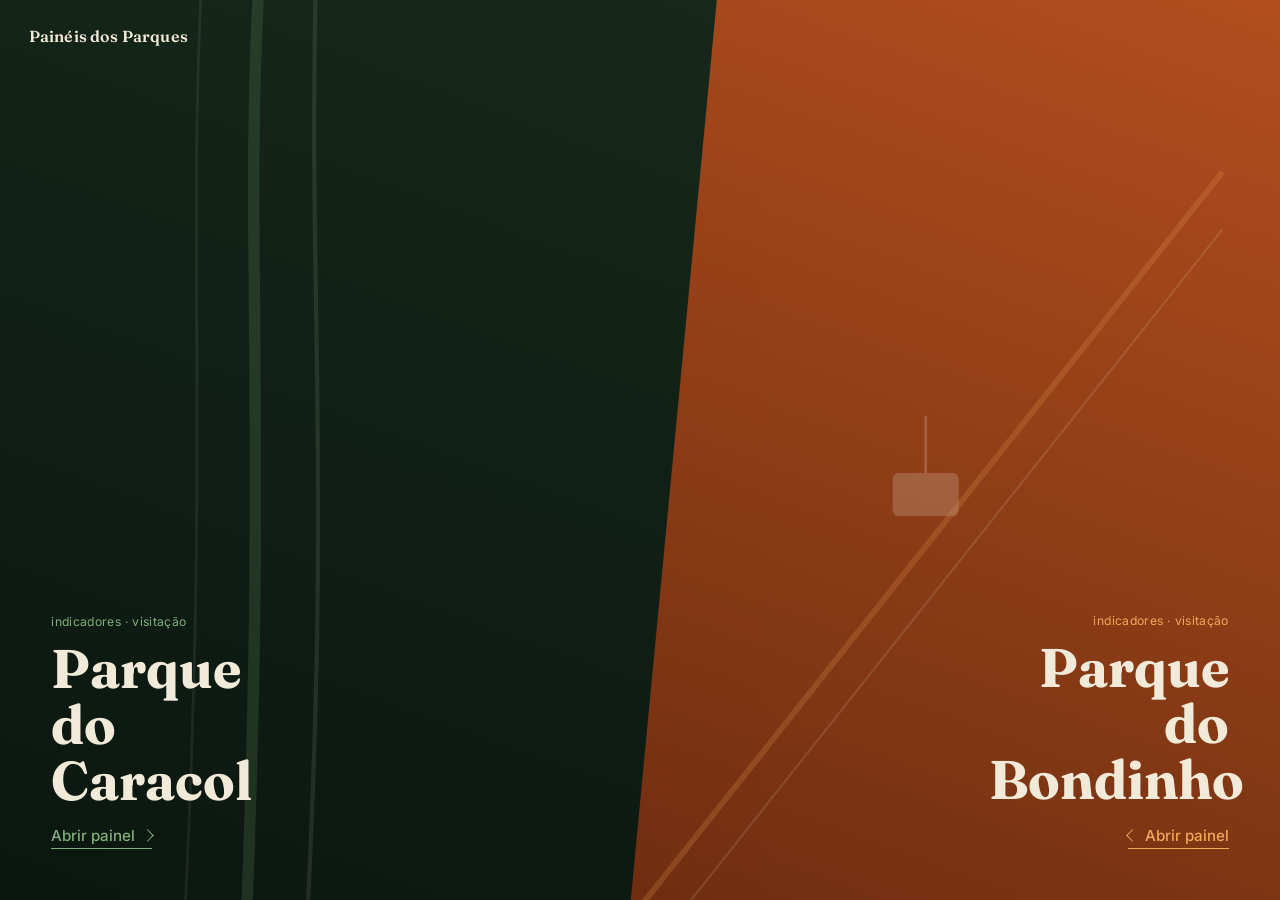
==== index.html @ b4109794 "Add files via upload" ====
<!DOCTYPE html>
<html lang="pt-BR">
<head>
<meta charset="UTF-8">
<meta name="viewport" content="width=device-width, initial-scale=1.0">
<title>Parques da Serra — Painéis</title>
<link rel="preconnect" href="https://fonts.googleapis.com">
<link rel="preconnect" href="https://fonts.gstatic.com" crossorigin>
<link href="https://fonts.googleapis.com/css2?family=Fraunces:opsz,wght@9..144,400;9..144,600;9..144,700&family=Inter:wght@400;500;600&display=swap" rel="stylesheet">
<style>
  :root{
    --fundo: #12100C;
    --caracol-1: #16281B;
    --caracol-2: #0B160F;
    --caracol-acc: #7FAF7A;
    --bondinho-1: #B24E1E;
    --bondinho-2: #6E2E10;
    --bondinho-acc: #F2A65A;
    --creme: #F1EAD9;
  }

  *{ box-sizing: border-box; margin:0; padding:0; }

  html, body{
    height: 100%;
    font-family: 'Inter', sans-serif;
    background: var(--fundo);
    color: var(--creme);
  }

  .marca{
    position: absolute;
    top: 1.6rem;
    left: 1.8rem;
    z-index: 5;
    font-family: 'Fraunces', serif;
    font-weight: 600;
    font-size: 1rem;
    letter-spacing: 0.01em;
  }

  .cena{
    position: relative;
    min-height: 100vh;
    display: flex;
    overflow: hidden;
  }

  @media (max-width: 780px){
    .cena{ flex-direction: column; min-height: auto; }
  }

  .painel{
    position: relative;
    flex: 1;
    min-height: 100vh;
    display: flex;
    align-items: flex-end;
    padding: 3.2rem;
    text-decoration: none;
    color: var(--creme);
    isolation: isolate;
  }

  @media (max-width: 780px){
    .painel{ min-height: 62vh; padding: 2.2rem; }
  }

  .painel-caracol{
    background: linear-gradient(200deg, var(--caracol-1) 0%, var(--caracol-2) 100%);
    clip-path: polygon(0 0, 100% 0, 88% 100%, 0% 100%);
  }

  .painel-bondinho{
    background: linear-gradient(200deg, var(--bondinho-1) 0%, var(--bondinho-2) 100%);
    clip-path: polygon(12% 0, 100% 0, 100% 100%, 0% 100%);
    margin-left: -12vw;
  }

  @media (max-width: 780px){
    .painel-caracol{ clip-path: polygon(0 0, 100% 0, 100% 88%, 0 100%); }
    .painel-bondinho{ clip-path: polygon(0 12%, 100% 0, 100% 100%, 0 100%); margin-left: 0; margin-top: -10vh; }
  }

  .painel-caracol{ z-index: 2; }
  .painel-bondinho{ z-index: 1; }

  .textura{
    position: absolute;
    inset: 0;
    opacity: 0.5;
    pointer-events: none;
  }

  .conteudo{
    position: relative;
    z-index: 2;
    max-width: 22ch;
  }

  .painel-bondinho .conteudo{ margin-left: auto; text-align: right; max-width: 24ch; }

  .rotulo{
    font-size: 0.76rem;
    letter-spacing: 0.03em;
    margin-bottom: 0.7rem;
  }

  .painel-caracol .rotulo{ color: var(--caracol-acc); }
  .painel-bondinho .rotulo{ color: var(--bondinho-acc); }

  .conteudo h2{
    font-family: 'Fraunces', serif;
    font-weight: 700;
    font-size: clamp(2rem, 5.4vw, 3.4rem);
    line-height: 1.03;
    margin-bottom: 1rem;
  }

  .ir{
    display: inline-flex;
    align-items: center;
    gap: 0.5rem;
    font-size: 0.95rem;
    font-weight: 500;
    padding-bottom: 0.2rem;
    border-bottom: 1px solid currentColor;
    transition: gap 0.25s ease;
  }

  .painel-bondinho .ir{ flex-direction: row-reverse; }

  .painel-caracol .ir{ color: var(--caracol-acc); }
  .painel-bondinho .ir{ color: var(--bondinho-acc); }

  .painel:hover .ir{ gap: 0.8rem; }

  .seta{
    width: 9px;
    height: 9px;
    border-right: 1.5px solid currentColor;
    border-bottom: 1.5px solid currentColor;
    transform: rotate(-45deg);
  }

  .painel-bondinho .seta{ transform: rotate(135deg); }

  .rodape{
    position: absolute;
    bottom: 1.2rem;
    left: 0;
    right: 0;
    text-align: center;
    font-size: 0.76rem;
    color: #8A8375;
    z-index: 5;
    pointer-events: none;
  }
</style>
</head>
<body>

  <div class="cena">
    <span class="marca">Painéis dos Parques</span>

    <!-- PARQUE DO CARACOL — verde escuro -->
    <a class="painel painel-caracol" href="caracol.html" id="link-caracol">
      <svg class="textura" viewBox="0 0 500 800" preserveAspectRatio="none" xmlns="http://www.w3.org/2000/svg">
        <path d="M180 0 C170 200, 190 300, 165 800" stroke="#7FAF7A" stroke-width="8" fill="none" opacity="0.35"/>
        <path d="M220 0 C215 250, 235 350, 205 800" stroke="#F1EAD9" stroke-width="3" fill="none" opacity="0.2"/>
        <path d="M140 0 C130 220, 150 320, 120 800" stroke="#F1EAD9" stroke-width="2" fill="none" opacity="0.15"/>
      </svg>
      <div class="conteudo">
        <div class="rotulo">indicadores &middot; visitação</div>
        <h2>Parque do<br>Caracol</h2>
        <span class="ir">Abrir painel <span class="seta"></span></span>
      </div>
    </a>

    <!-- PARQUE DO BONDINHO — laranja -->
    <a class="painel painel-bondinho" href="bondinho.html" id="link-bondinho">
      <svg class="textura" viewBox="0 0 500 800" preserveAspectRatio="none" xmlns="http://www.w3.org/2000/svg">
        <line x1="40" y1="650" x2="460" y2="120" stroke="#F2A65A" stroke-width="4" opacity="0.4"/>
        <line x1="40" y1="690" x2="460" y2="160" stroke="#F1EAD9" stroke-width="1.5" opacity="0.25"/>
        <rect x="230" y="330" width="46" height="30" rx="4" fill="#F1EAD9" opacity="0.4"/>
        <line x1="253" y1="330" x2="253" y2="290" stroke="#F1EAD9" stroke-width="2" opacity="0.4"/>
      </svg>
      <div class="conteudo">
        <div class="rotulo">indicadores &middot; visitação</div>
        <h2>Parque do<br>Bondinho</h2>
        <span class="ir">Abrir painel <span class="seta"></span></span>
      </div>
    </a>
  </div>

</body>
</html>
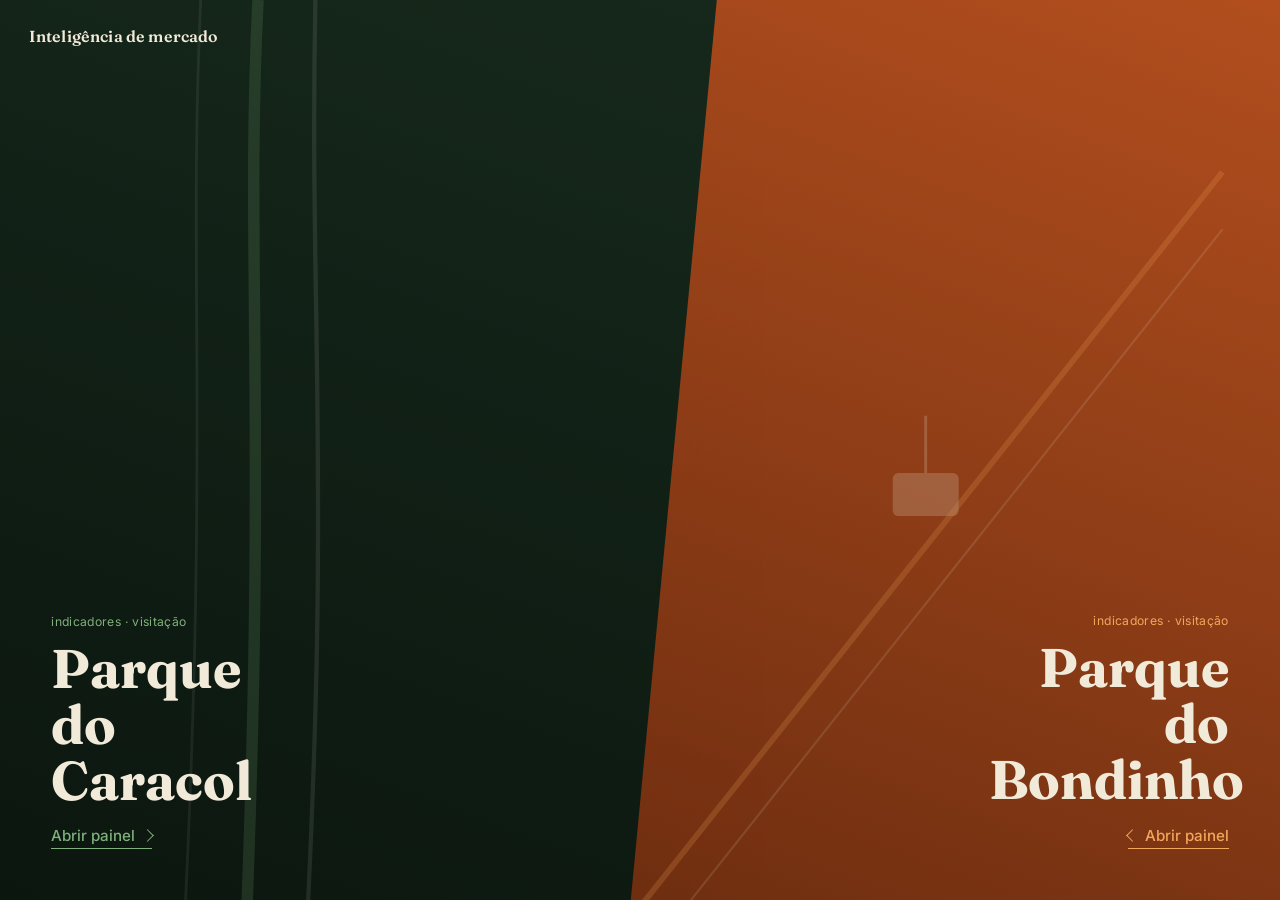
==== commit a3ab0fac: "Update index.html" ====
--- a/index.html
+++ b/index.html
@@ -3,7 +3,7 @@
 <head>
 <meta charset="UTF-8">
 <meta name="viewport" content="width=device-width, initial-scale=1.0">
-<title>Parques da Serra — Painéis</title>
+<title>Inteligência de mercado - Dashboards</title>
 <link rel="preconnect" href="https://fonts.googleapis.com">
 <link rel="preconnect" href="https://fonts.gstatic.com" crossorigin>
 <link href="https://fonts.googleapis.com/css2?family=Fraunces:opsz,wght@9..144,400;9..144,600;9..144,700&family=Inter:wght@400;500;600&display=swap" rel="stylesheet">
@@ -161,7 +161,7 @@
 <body>
 
   <div class="cena">
-    <span class="marca">Painéis dos Parques</span>
+    <span class="marca">Inteligência de mercado</span>
 
     <!-- PARQUE DO CARACOL — verde escuro -->
     <a class="painel painel-caracol" href="caracol.html" id="link-caracol">
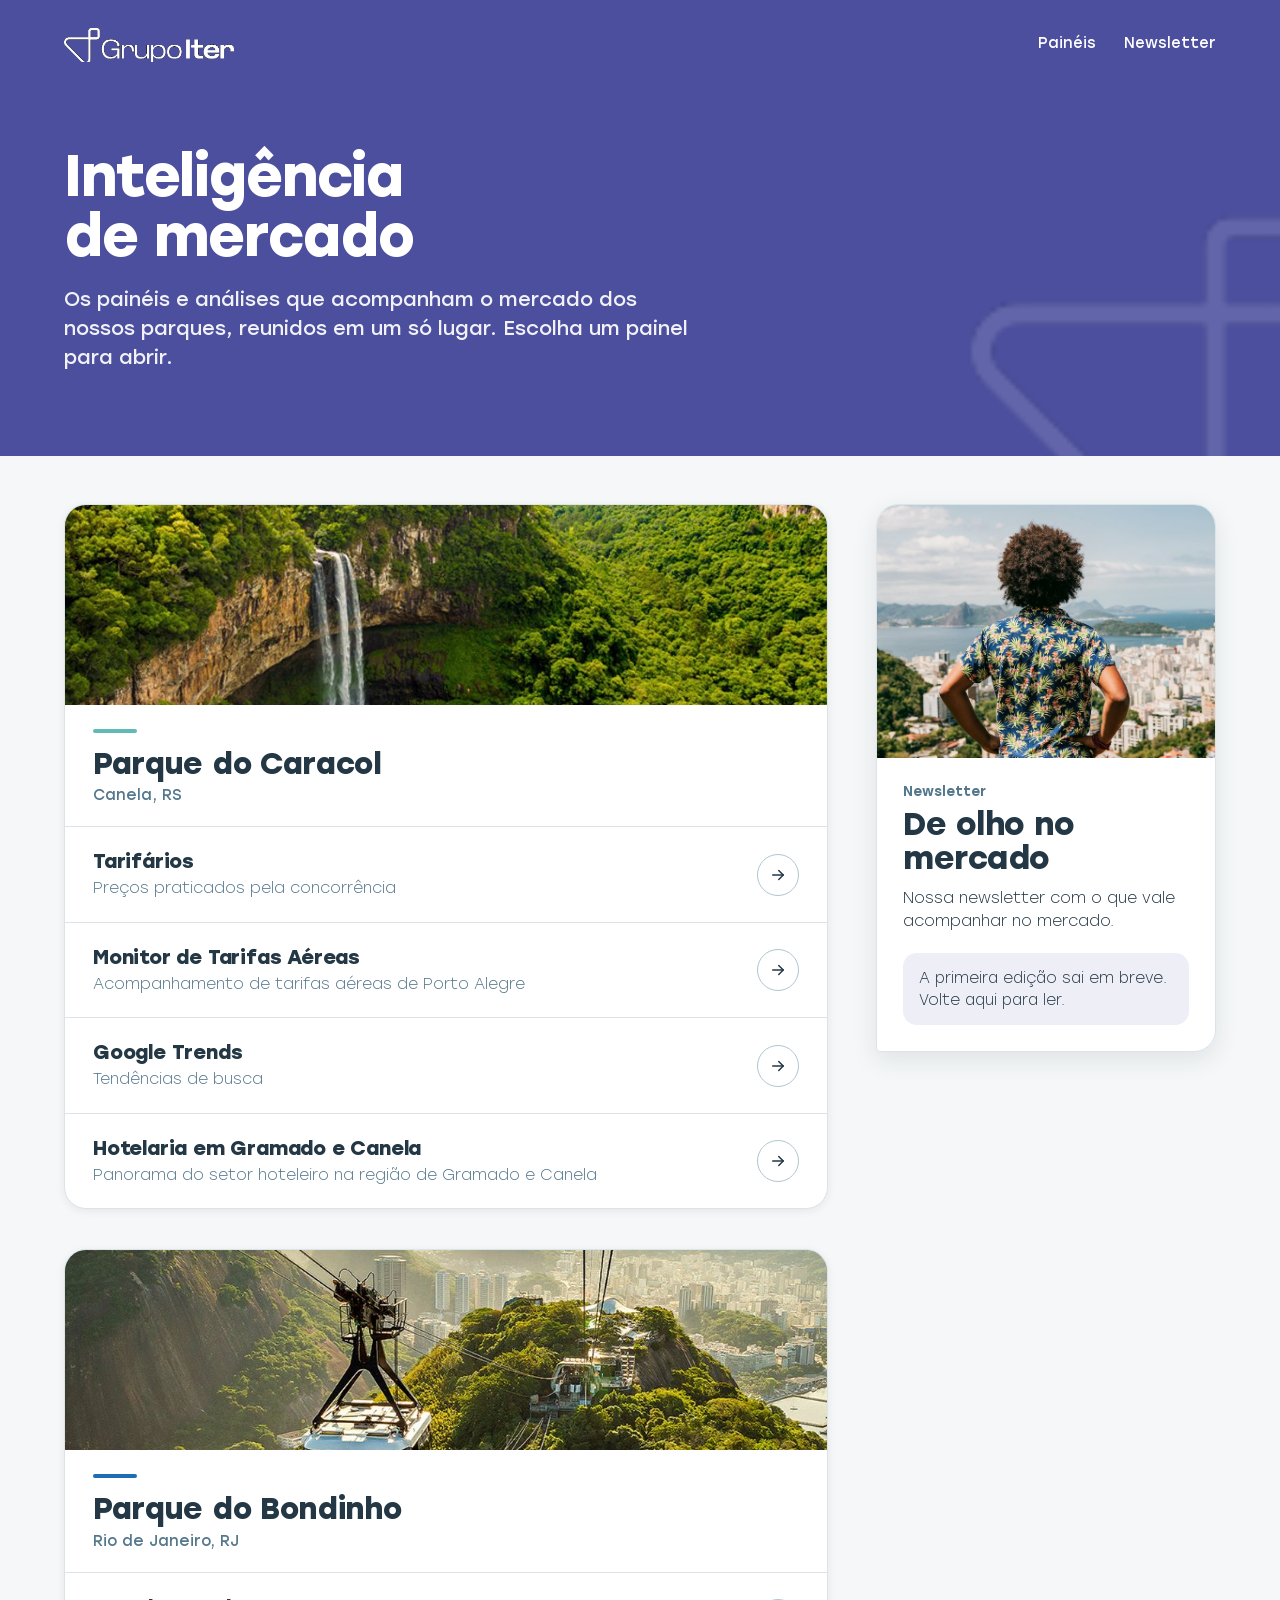
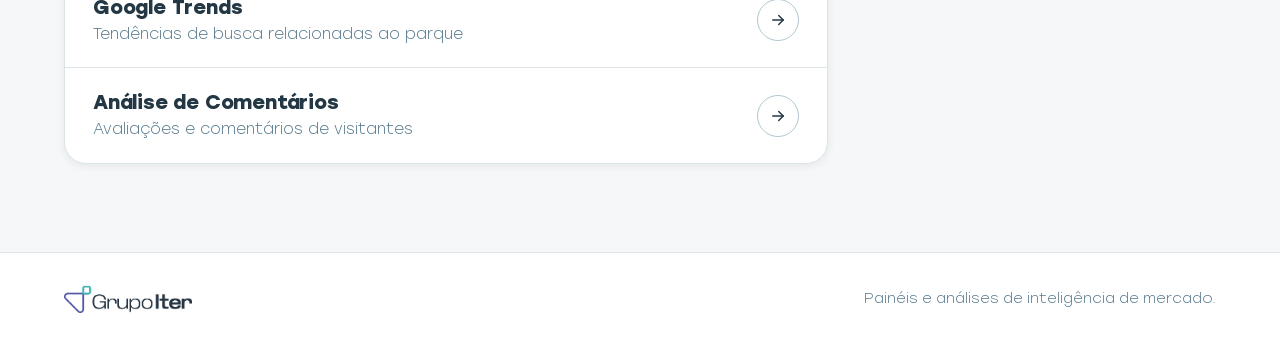
==== commit 807c29ff: "Add files via upload" ====
--- a/index.html
+++ b/index.html
@@ -3,195 +3,56 @@
 <head>
 <meta charset="UTF-8">
 <meta name="viewport" content="width=device-width, initial-scale=1.0">
-<title>Inteligência de mercado - Dashboards</title>
-<link rel="preconnect" href="https://fonts.googleapis.com">
-<link rel="preconnect" href="https://fonts.gstatic.com" crossorigin>
-<link href="https://fonts.googleapis.com/css2?family=Fraunces:opsz,wght@9..144,400;9..144,600;9..144,700&family=Inter:wght@400;500;600&display=swap" rel="stylesheet">
-<style>
-  :root{
-    --fundo: #12100C;
-    --caracol-1: #16281B;
-    --caracol-2: #0B160F;
-    --caracol-acc: #7FAF7A;
-    --bondinho-1: #B24E1E;
-    --bondinho-2: #6E2E10;
-    --bondinho-acc: #F2A65A;
-    --creme: #F1EAD9;
-  }
-
-  *{ box-sizing: border-box; margin:0; padding:0; }
-
-  html, body{
-    height: 100%;
-    font-family: 'Inter', sans-serif;
-    background: var(--fundo);
-    color: var(--creme);
-  }
-
-  .marca{
-    position: absolute;
-    top: 1.6rem;
-    left: 1.8rem;
-    z-index: 5;
-    font-family: 'Fraunces', serif;
-    font-weight: 600;
-    font-size: 1rem;
-    letter-spacing: 0.01em;
-  }
-
-  .cena{
-    position: relative;
-    min-height: 100vh;
-    display: flex;
-    overflow: hidden;
-  }
-
-  @media (max-width: 780px){
-    .cena{ flex-direction: column; min-height: auto; }
-  }
-
-  .painel{
-    position: relative;
-    flex: 1;
-    min-height: 100vh;
-    display: flex;
-    align-items: flex-end;
-    padding: 3.2rem;
-    text-decoration: none;
-    color: var(--creme);
-    isolation: isolate;
-  }
-
-  @media (max-width: 780px){
-    .painel{ min-height: 62vh; padding: 2.2rem; }
-  }
-
-  .painel-caracol{
-    background: linear-gradient(200deg, var(--caracol-1) 0%, var(--caracol-2) 100%);
-    clip-path: polygon(0 0, 100% 0, 88% 100%, 0% 100%);
-  }
-
-  .painel-bondinho{
-    background: linear-gradient(200deg, var(--bondinho-1) 0%, var(--bondinho-2) 100%);
-    clip-path: polygon(12% 0, 100% 0, 100% 100%, 0% 100%);
-    margin-left: -12vw;
-  }
-
-  @media (max-width: 780px){
-    .painel-caracol{ clip-path: polygon(0 0, 100% 0, 100% 88%, 0 100%); }
-    .painel-bondinho{ clip-path: polygon(0 12%, 100% 0, 100% 100%, 0 100%); margin-left: 0; margin-top: -10vh; }
-  }
-
-  .painel-caracol{ z-index: 2; }
-  .painel-bondinho{ z-index: 1; }
-
-  .textura{
-    position: absolute;
-    inset: 0;
-    opacity: 0.5;
-    pointer-events: none;
-  }
-
-  .conteudo{
-    position: relative;
-    z-index: 2;
-    max-width: 22ch;
-  }
-
-  .painel-bondinho .conteudo{ margin-left: auto; text-align: right; max-width: 24ch; }
-
-  .rotulo{
-    font-size: 0.76rem;
-    letter-spacing: 0.03em;
-    margin-bottom: 0.7rem;
-  }
-
-  .painel-caracol .rotulo{ color: var(--caracol-acc); }
-  .painel-bondinho .rotulo{ color: var(--bondinho-acc); }
-
-  .conteudo h2{
-    font-family: 'Fraunces', serif;
-    font-weight: 700;
-    font-size: clamp(2rem, 5.4vw, 3.4rem);
-    line-height: 1.03;
-    margin-bottom: 1rem;
-  }
-
-  .ir{
-    display: inline-flex;
-    align-items: center;
-    gap: 0.5rem;
-    font-size: 0.95rem;
-    font-weight: 500;
-    padding-bottom: 0.2rem;
-    border-bottom: 1px solid currentColor;
-    transition: gap 0.25s ease;
-  }
-
-  .painel-bondinho .ir{ flex-direction: row-reverse; }
-
-  .painel-caracol .ir{ color: var(--caracol-acc); }
-  .painel-bondinho .ir{ color: var(--bondinho-acc); }
-
-  .painel:hover .ir{ gap: 0.8rem; }
-
-  .seta{
-    width: 9px;
-    height: 9px;
-    border-right: 1.5px solid currentColor;
-    border-bottom: 1.5px solid currentColor;
-    transform: rotate(-45deg);
-  }
-
-  .painel-bondinho .seta{ transform: rotate(135deg); }
-
-  .rodape{
-    position: absolute;
-    bottom: 1.2rem;
-    left: 0;
-    right: 0;
-    text-align: center;
-    font-size: 0.76rem;
-    color: #8A8375;
-    z-index: 5;
-    pointer-events: none;
-  }
-</style>
+<title>Inteligência de mercado | Grupo Iter</title>
+<meta name="description" content="Painéis e análises que acompanham o mercado dos parques do Grupo Iter, reunidos em um só lugar.">
+<meta name="theme-color" content="#4b4f9e">
+<link rel="icon" type="image/png" href="assets/img/favicon.png">
+<link rel="preload" href="assets/fonts/Stolzl-Bold.woff2" as="font" type="font/woff2" crossorigin>
+<link rel="preload" href="assets/fonts/Stolzl-Light.woff2" as="font" type="font/woff2" crossorigin>
+<!-- Para o site não aparecer em buscas do Google, tire os comentários da linha abaixo:
+<meta name="robots" content="noindex, nofollow">
+-->
+<link rel="stylesheet" href="estilo.css">
 </head>
 <body>
 
-  <div class="cena">
-    <span class="marca">Inteligência de mercado</span>
+  <header class="topo">
+    <img class="topo__apoio" src="assets/img/symbol-white.png" alt="" aria-hidden="true">
+    <div class="topo__in">
+      <div class="topo__barra">
+        <a href="index.html" aria-label="Grupo Iter, página inicial">
+          <img class="topo__logo" src="assets/img/logo-grupo-iter-white.png" alt="Grupo Iter">
+        </a>
+        <nav class="topo__nav" aria-label="Seções da página">
+          <a href="#paineis">Painéis</a>
+          <a href="#newsletter">Newsletter</a>
+        </nav>
+      </div>
 
-    <!-- PARQUE DO CARACOL — verde escuro -->
-    <a class="painel painel-caracol" href="caracol.html" id="link-caracol">
-      <svg class="textura" viewBox="0 0 500 800" preserveAspectRatio="none" xmlns="http://www.w3.org/2000/svg">
-        <path d="M180 0 C170 200, 190 300, 165 800" stroke="#7FAF7A" stroke-width="8" fill="none" opacity="0.35"/>
-        <path d="M220 0 C215 250, 235 350, 205 800" stroke="#F1EAD9" stroke-width="3" fill="none" opacity="0.2"/>
-        <path d="M140 0 C130 220, 150 320, 120 800" stroke="#F1EAD9" stroke-width="2" fill="none" opacity="0.15"/>
-      </svg>
-      <div class="conteudo">
-        <div class="rotulo">indicadores &middot; visitação</div>
-        <h2>Parque do<br>Caracol</h2>
-        <span class="ir">Abrir painel <span class="seta"></span></span>
+      <div class="topo__hero">
+        <h1>Inteligência de mercado</h1>
+        <p class="topo__lede">Os painéis e análises que acompanham o mercado dos nossos parques, reunidos em um só lugar. Escolha um painel para abrir.</p>
       </div>
-    </a>
+    </div>
+  </header>
 
-    <!-- PARQUE DO BONDINHO — laranja -->
-    <a class="painel painel-bondinho" href="bondinho.html" id="link-bondinho">
-      <svg class="textura" viewBox="0 0 500 800" preserveAspectRatio="none" xmlns="http://www.w3.org/2000/svg">
-        <line x1="40" y1="650" x2="460" y2="120" stroke="#F2A65A" stroke-width="4" opacity="0.4"/>
-        <line x1="40" y1="690" x2="460" y2="160" stroke="#F1EAD9" stroke-width="1.5" opacity="0.25"/>
-        <rect x="230" y="330" width="46" height="30" rx="4" fill="#F1EAD9" opacity="0.4"/>
-        <line x1="253" y1="330" x2="253" y2="290" stroke="#F1EAD9" stroke-width="2" opacity="0.4"/>
-      </svg>
-      <div class="conteudo">
-        <div class="rotulo">indicadores &middot; visitação</div>
-        <h2>Parque do<br>Bondinho</h2>
-        <span class="ir">Abrir painel <span class="seta"></span></span>
-      </div>
-    </a>
-  </div>
+  <main class="layout">
+    <div class="paineis" id="paineis">
+      <h2 class="so-leitor">Painéis por parque</h2>
+      <noscript><p>Ative o JavaScript do navegador para ver a lista de painéis.</p></noscript>
+    </div>
 
+    <aside class="lateral" id="newsletter" aria-label="Newsletter"></aside>
+  </main>
+
+  <footer class="rodape">
+    <div class="rodape__in">
+      <img src="assets/img/logo-grupo-iter-color.png" alt="Grupo Iter">
+      <p id="rodape-texto">Painéis e análises de inteligência de mercado.</p>
+    </div>
+  </footer>
+
+  <script src="config.js"></script>
+  <script src="app.js"></script>
 </body>
 </html>
--- a/estilo.css
+++ b/estilo.css
@@ -0,0 +1,414 @@
+/* ==========================================================================
+   Portal de Inteligência de mercado — Grupo Iter
+   Tokens e regras seguem o brandbook (Stolzl, teal/indigo, slate #233744).
+   ========================================================================== */
+
+@font-face { font-family: 'Stolzl'; font-weight: 300; font-style: normal; font-display: swap;
+  src: url('assets/fonts/Stolzl-Light.woff2') format('woff2'); }
+@font-face { font-family: 'Stolzl'; font-weight: 400; font-style: normal; font-display: swap;
+  src: url('assets/fonts/Stolzl-Regular.woff2') format('woff2'); }
+@font-face { font-family: 'Stolzl'; font-weight: 500; font-style: normal; font-display: swap;
+  src: url('assets/fonts/Stolzl-Medium.woff2') format('woff2'); }
+@font-face { font-family: 'Stolzl'; font-weight: 700; font-style: normal; font-display: swap;
+  src: url('assets/fonts/Stolzl-Bold.woff2') format('woff2'); }
+
+:root {
+  --iter-teal: #62bab6;
+  --iter-indigo: #4b4f9e;
+  --iter-indigo-dark: #3d4187;
+  --iter-blue: #1d6db6;
+  --iter-pink: #eb4a75;
+
+  --slate-900: #233744;
+  --slate-700: #53778b;
+  --slate-500: #7693a1;
+  --slate-300: #b1c6ce;
+
+  --white: #fff;
+  --off-white: #f5f7f8;
+  --teal-050: #eaf7f6;
+  --indigo-050: #eeeef7;
+  --border-subtle: #dce4e8;
+
+  --font-brand: 'Stolzl', system-ui, -apple-system, 'Segoe UI', sans-serif;
+
+  --radius-md: 14px;
+  --radius-lg: 22px;
+  --radius-flag: 22px 22px 22px 4px;
+  --shadow-sm: 0 2px 8px rgba(35, 55, 68, .08);
+  --shadow-md: 0 8px 24px rgba(35, 55, 68, .10);
+
+  --ease: cubic-bezier(.22, .61, .36, 1);
+  --container: 1200px;
+}
+
+*, *::before, *::after { box-sizing: border-box; }
+
+html { scroll-behavior: smooth; scroll-padding-top: 24px; }
+
+body {
+  margin: 0;
+  font-family: var(--font-brand);
+  font-weight: 300;
+  font-size: 17px;
+  line-height: 1.45;
+  color: var(--slate-900);
+  background: var(--off-white);
+  -webkit-font-smoothing: antialiased;
+  text-rendering: optimizeLegibility;
+}
+
+h1, h2, h3, p, ul { margin: 0; }
+ul { padding: 0; list-style: none; }
+a { color: inherit; text-decoration: none; }
+img { display: block; max-width: 100%; }
+
+:focus-visible {
+  outline: 3px solid var(--iter-blue);
+  outline-offset: 3px;
+  border-radius: 6px;
+}
+
+.so-leitor {
+  position: absolute; width: 1px; height: 1px; overflow: hidden;
+  clip: rect(0 0 0 0); white-space: nowrap;
+}
+
+/* ---------- Topo ---------- */
+
+.topo {
+  position: relative;
+  overflow: hidden;
+  background: var(--iter-indigo);
+  color: var(--white);
+}
+
+.topo__apoio {
+  position: absolute;
+  right: -120px;
+  bottom: -150px;
+  width: 520px;
+  height: auto;
+  opacity: .13;
+  pointer-events: none;
+}
+
+.topo__in {
+  position: relative;
+  max-width: var(--container);
+  margin: 0 auto;
+  padding: 0 24px;
+}
+
+.topo__barra {
+  display: flex;
+  align-items: center;
+  justify-content: space-between;
+  gap: 24px;
+  padding: 28px 0;
+}
+
+.topo__logo { height: 34px; width: auto; }
+
+.topo__nav { display: flex; gap: 28px; font-weight: 400; font-size: 15px; }
+.topo__nav a {
+  padding: 4px 0;
+  border-bottom: 2px solid transparent;
+  transition: border-color 140ms var(--ease);
+}
+.topo__nav a:hover { border-bottom-color: var(--iter-teal); }
+.topo .topo__nav a:focus-visible { outline-color: var(--white); }
+
+.topo__hero { padding: 56px 0 84px; max-width: 640px; }
+
+.topo h1 {
+  font-weight: 700;
+  font-size: clamp(2.4rem, 5.4vw, 3.6rem);
+  line-height: 1.05;
+  letter-spacing: -.02em;
+  color: var(--white);
+  text-wrap: balance;
+  margin-bottom: 18px;
+}
+
+.topo__lede {
+  font-weight: 400;
+  font-size: clamp(1.05rem, 2vw, 1.25rem);
+  line-height: 1.45;
+  color: rgba(255, 255, 255, .92);
+  max-width: 34em;
+  text-wrap: pretty;
+}
+
+/* ---------- Layout ---------- */
+
+.layout {
+  max-width: var(--container);
+  margin: 0 auto;
+  padding: 48px 24px 88px;
+  display: grid;
+  grid-template-columns: minmax(0, 1fr) 340px;
+  grid-template-areas: "paineis lateral";
+  gap: 48px;
+  align-items: start;
+}
+
+.paineis  { grid-area: paineis; display: flex; flex-direction: column; gap: 40px; }
+.lateral  { grid-area: lateral; position: sticky; top: 24px; }
+
+/* ---------- Parques ---------- */
+
+.parque {
+  background: var(--white);
+  border: 1px solid var(--border-subtle);
+  border-radius: var(--radius-lg);
+  box-shadow: var(--shadow-sm);
+  overflow: hidden;
+}
+
+.parque__capa {
+  height: 200px;
+  background: var(--slate-300);
+}
+
+.parque__capa img {
+  width: 100%; height: 100%;
+  object-fit: cover;
+}
+
+.parque__titulo {
+  padding: 24px 28px 20px;
+}
+
+.parque__titulo::before {
+  content: "";
+  display: block;
+  width: 44px; height: 4px;
+  margin-bottom: 14px;
+  border-radius: 2px;
+  background: var(--acc, var(--iter-teal));
+}
+
+.parque__titulo h2 {
+  font-weight: 700;
+  font-size: 1.9rem;
+  line-height: 1.1;
+  letter-spacing: -.01em;
+}
+
+.parque__titulo p {
+  margin-top: 4px;
+  font-weight: 400;
+  font-size: .95rem;
+  color: var(--slate-700);
+}
+
+.parque--teal  { --acc: var(--iter-teal); }
+.parque--blue  { --acc: var(--iter-blue); }
+
+/* ---------- Painéis (linhas) ---------- */
+
+.painel {
+  display: grid;
+  grid-template-columns: minmax(0, 1fr) auto;
+  align-items: center;
+  gap: 20px;
+  padding: 22px 28px;
+  border-top: 1px solid var(--border-subtle);
+  transition: background-color 140ms var(--ease);
+}
+
+.painel:hover { background: var(--teal-050); }
+.painel:focus-visible { outline-offset: -3px; border-radius: 0; }
+
+.painel__titulo {
+  font-weight: 700;
+  font-size: 1.25rem;
+  line-height: 1.2;
+  letter-spacing: -.01em;
+}
+
+.painel__desc {
+  margin-top: 4px;
+  font-size: .97rem;
+  color: var(--slate-700);
+}
+
+.painel__data {
+  margin-top: 6px;
+  font-size: .82rem;
+  font-weight: 400;
+  color: var(--slate-700);
+}
+
+.painel__seta {
+  display: grid;
+  place-items: center;
+  width: 42px; height: 42px;
+  border: 1px solid var(--slate-300);
+  border-radius: 50%;
+  color: var(--slate-900);
+  transition: background-color 140ms var(--ease), border-color 140ms var(--ease), color 140ms var(--ease);
+}
+
+.painel__seta svg { transition: transform 240ms var(--ease); }
+
+.painel:hover .painel__seta {
+  background: var(--iter-indigo);
+  border-color: var(--iter-indigo);
+  color: var(--white);
+}
+.painel:hover .painel__seta svg { transform: translateX(2px); }
+
+/* ---------- Newsletter ---------- */
+
+.newsletter {
+  background: var(--white);
+  border: 1px solid var(--border-subtle);
+  border-radius: var(--radius-flag);
+  box-shadow: var(--shadow-md);
+  overflow: hidden;
+}
+
+.newsletter__foto {
+  aspect-ratio: 4 / 3;
+  background: var(--slate-300);
+}
+.newsletter__foto img { width: 100%; height: 100%; object-fit: cover; }
+
+.newsletter__corpo { padding: 24px 26px 26px; }
+
+.newsletter__rotulo {
+  font-weight: 500;
+  font-size: .85rem;
+  color: var(--slate-700);
+  margin-bottom: 6px;
+}
+
+.newsletter h2 {
+  font-weight: 700;
+  font-size: 2rem;
+  line-height: 1.05;
+  letter-spacing: -.015em;
+  margin-bottom: 12px;
+}
+
+.newsletter__texto { font-size: .98rem; color: var(--slate-900); margin-bottom: 20px; }
+
+.newsletter__edicao {
+  margin-bottom: 14px;
+  padding-left: 12px;
+  border-left: 3px solid var(--iter-teal);
+}
+.newsletter__edicao strong { display: block; font-weight: 700; font-size: 1rem; }
+.newsletter__edicao span { font-size: .9rem; color: var(--slate-700); }
+
+.botao {
+  display: flex;
+  align-items: center;
+  justify-content: center;
+  gap: 10px;
+  width: 100%;
+  padding: 14px 20px;
+  border-radius: var(--radius-md);
+  background: var(--iter-indigo);
+  color: var(--white);
+  font-family: inherit;
+  font-weight: 500;
+  font-size: 1rem;
+  transition: background-color 140ms var(--ease), transform 140ms var(--ease);
+}
+.botao:hover { background: var(--iter-indigo-dark); transform: translateY(-1px); }
+.botao:active { transform: translateY(0); }
+
+.newsletter__breve {
+  padding: 14px 16px;
+  border-radius: var(--radius-md);
+  background: var(--indigo-050);
+  font-size: .95rem;
+  color: var(--slate-900);
+}
+
+.newsletter__anteriores {
+  margin-top: 22px;
+  padding-top: 18px;
+  border-top: 1px solid var(--border-subtle);
+}
+
+.newsletter__anteriores h3 {
+  font-weight: 700;
+  font-size: .95rem;
+  margin-bottom: 8px;
+}
+
+.newsletter__anteriores a {
+  display: flex;
+  flex-wrap: wrap;
+  justify-content: space-between;
+  align-items: baseline;
+  gap: 2px 12px;
+  padding: 9px 0;
+  font-size: .92rem;
+  border-bottom: 1px solid var(--border-subtle);
+  transition: color 140ms var(--ease);
+}
+.newsletter__anteriores li:last-child a { border-bottom: 0; }
+.newsletter__anteriores a:hover { color: var(--iter-indigo); }
+.newsletter__anteriores a strong { font-weight: 400; }
+.newsletter__anteriores a span { color: var(--slate-700); white-space: nowrap; }
+
+/* ---------- Rodapé ---------- */
+
+.rodape {
+  border-top: 1px solid var(--border-subtle);
+  background: var(--white);
+}
+
+.rodape__in {
+  max-width: var(--container);
+  margin: 0 auto;
+  padding: 32px 24px;
+  display: flex;
+  align-items: center;
+  justify-content: space-between;
+  gap: 24px;
+  flex-wrap: wrap;
+}
+
+.rodape img { height: 28px; width: auto; }
+.rodape p { font-size: .92rem; color: var(--slate-700); }
+.rodape a { color: var(--iter-blue); font-weight: 400; }
+.rodape a:hover { color: var(--iter-indigo); text-decoration: underline; }
+
+/* ---------- Responsivo ---------- */
+
+@media (max-width: 960px) {
+  .layout {
+    grid-template-columns: minmax(0, 1fr);
+    grid-template-areas: "lateral" "paineis";
+    gap: 32px;
+    padding-top: 32px;
+  }
+  .lateral { position: static; }
+  .newsletter__foto { aspect-ratio: 16 / 8; }
+  .newsletter__foto img { object-position: center 30%; }
+  .topo__hero { padding: 36px 0 64px; }
+  .topo__apoio { width: 380px; right: -100px; bottom: -110px; }
+}
+
+@media (max-width: 560px) {
+  .topo__barra { padding: 20px 0; }
+  .topo__logo { height: 28px; }
+  .topo__nav { gap: 18px; font-size: 14px; }
+  .parque__capa { height: 150px; }
+  .parque__titulo { padding: 20px 20px 16px; }
+  .parque__titulo h2 { font-size: 1.6rem; }
+  .painel { padding: 18px 20px; gap: 14px; }
+  .painel__titulo { font-size: 1.12rem; }
+  .painel__seta { width: 38px; height: 38px; }
+}
+
+@media (prefers-reduced-motion: reduce) {
+  html { scroll-behavior: auto; }
+  *, *::before, *::after { transition-duration: 0ms !important; }
+}
